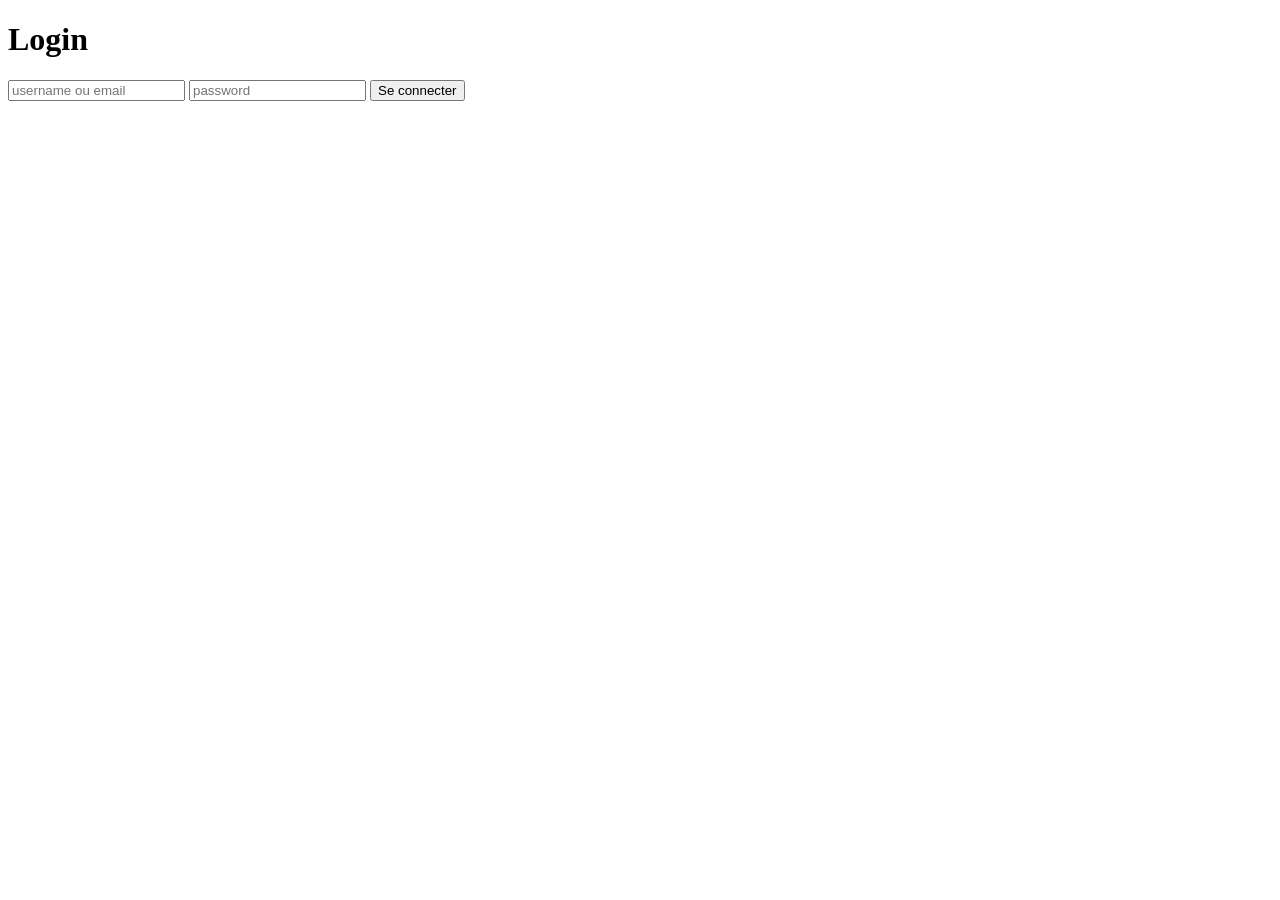
==== index.html @ 86e7e40d "1ère base de récup des données et mise en forme basique" ====
<!DOCTYPE html>
<html lang="en">
<head>
	<meta charset="UTF-8">
	<meta name="viewport" content="width=device-width, initial-scale=1.0">
	<title>graphql</title>

	<link rel="stylesheet" href="./css/style.css">
</head>
<body>
	
	<div id="app">
		<h1>Login</h1>

		<input id="username" placeholder="username ou email" />
		<input id="password" type="password" placeholder="password" />

		<button id="loginBtn">Se connecter</button>

		<p id="error"></p>
	</div>

	<script src="./js/app.js"></script>
</body>
</html>
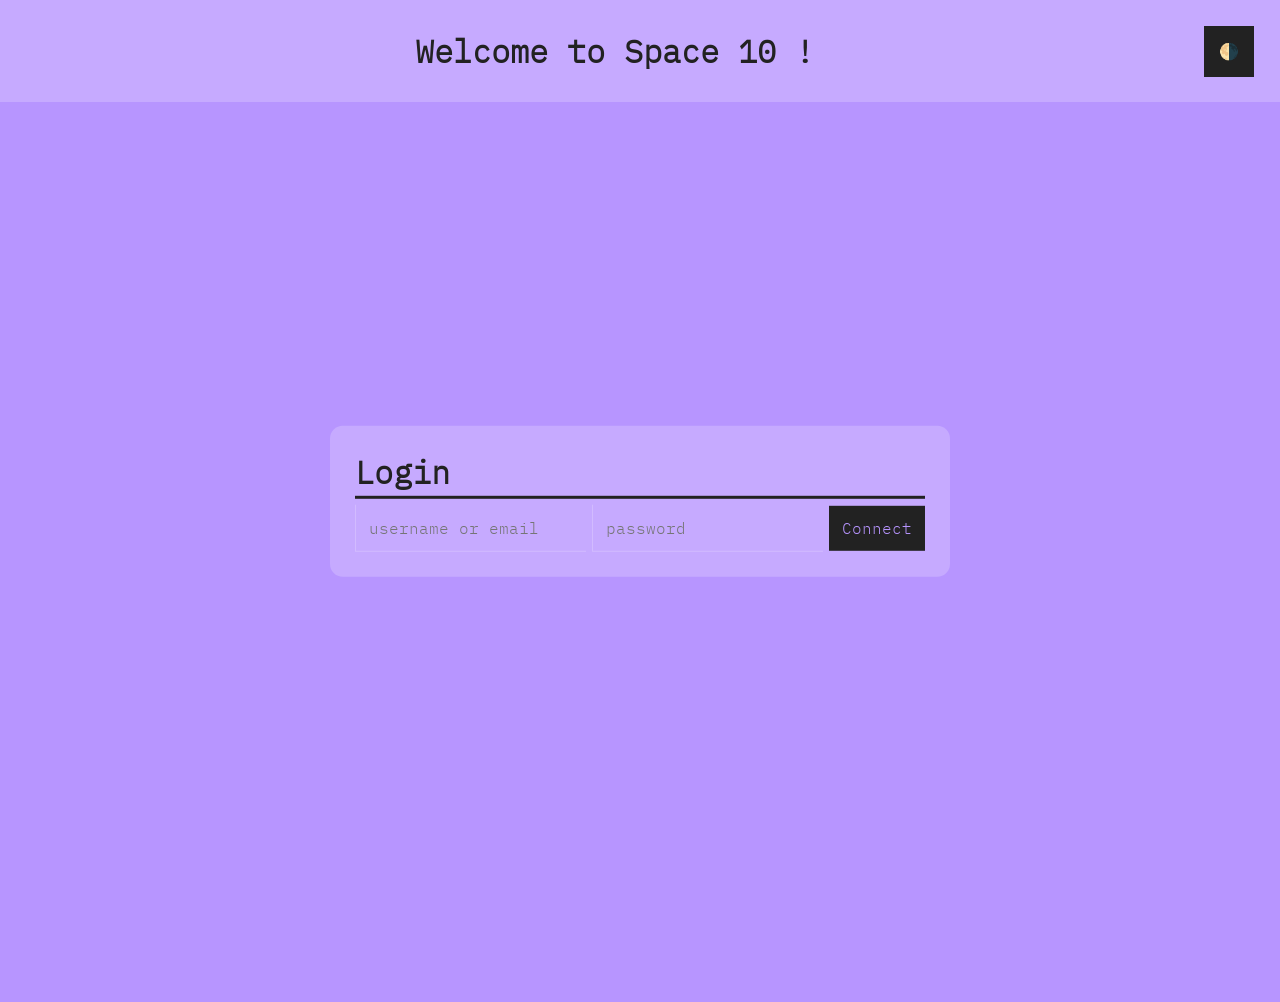
==== commit 36fa104f: "mise en form page login" ====
--- a/index.html
+++ b/index.html
@@ -4,20 +4,26 @@
 	<meta charset="UTF-8">
 	<meta name="viewport" content="width=device-width, initial-scale=1.0">
 	<title>graphql</title>
-
-	<link rel="stylesheet" href="./css/style.css">
+	
+	<link rel="stylesheet" href="./css/fonts.css">
+	<link rel="stylesheet" href="./css/index.css">
 </head>
 <body>
+	<header>
+		<h1>Welcome to Space 10 !</h1>
+		<button id="themeToggle" class="theme-toggle">🌗</button>
+	</header>
 	
 	<div id="app">
-		<h1>Login</h1>
-
-		<input id="username" placeholder="username ou email" />
-		<input id="password" type="password" placeholder="password" />
-
-		<button id="loginBtn">Se connecter</button>
-
-		<p id="error"></p>
+		<div id="auth">
+			<h1>Login</h1>
+			<fieldset>
+				<input id="username" placeholder="username or email" />
+				<input id="password" type="password" placeholder="password" />
+				<button id="loginBtn">Connect</button>
+			</fieldset>
+			<p id="error"></p>
+		</div>
 	</div>
 
 	<script src="./js/app.js"></script>
--- a/css/fonts.css
+++ b/css/fonts.css
@@ -0,0 +1,29 @@
+/*@font-face {
+	font-family: "IBM Plex Sans";
+	src: url("./fonts/IBMPlexSans-light-latin.woff2") format("woff2");
+	font-weight: 300;
+}
+
+@font-face {
+	font-family: "IBM Plex Sans";
+	src: url("https://fonts.googleapis.com/css2?family=IBM+Plex+Sans:ital,wght@0,100..700;1,100..700&display=swap");
+	font-weight: 400;
+}
+
+@font-face {
+	font-family: "IBM Plex Mono";
+	src: url("./fonts/IBMPlexMono-regular-latin.woff2") format("woff2");
+	font-weight: 400;
+}*/
+@font-face {
+	font-family: 'IBM Plex Mono';
+	src: url('../fonts/IBMPlexMono-Light.eot');
+	src: url('../fonts/IBMPlexMono-Light.eot?#iefix') format('embedded-opentype'),
+		url('../fonts/IBMPlexMono-Light.woff2') format('woff2'),
+		url('../fonts/IBMPlexMono-Light.woff') format('woff'),
+		url('../fonts/IBMPlexMono-Light.ttf') format('truetype'),
+		url('../fonts/IBMPlexMono-Light.svg#IBMPlexMono-Light') format('svg');
+	font-weight: 300;
+	font-style: normal;
+	font-display: swap;
+}
--- a/css/index.css
+++ b/css/index.css
@@ -0,0 +1,165 @@
+/*:root {
+	--bg: #ffffff;
+	--text: #222;
+	--card: #f4f4f4;
+	--accent: #0077ff;
+}
+
+html.dark {
+	--bg: #1e1e1e;
+	--text: #eaeaea;
+	--card: #2a2a2a;
+	--accent: #4da3ff;
+}*/
+
+* {
+	margin: 0;
+	padding: 0;
+	box-sizing: border-box;
+}
+/*reset simple des tyles prédéfinis:*/
+input, button, textarea, select, fieldset {
+	appearance: none;
+	border: none;
+	background: none;
+	font: inherit;
+	color: inherit;
+	padding: 0;
+	margin: 0;
+}
+
+:root {
+	/*--bg: #f5f5f5;*/
+	--bg: #b795ff;
+	--bg-card: #ffffff;
+	--bg-hover: #eaeaea;
+	--bg-opac: rgba(255, 255, 255, .2);
+
+	--text: #222;
+	--text-muted: #555;
+
+	--accent: #b795ff/*0077ff*/;
+	--accent-hover: #3399ff;
+
+	--border: #dcdcdc;
+
+	--radius: 10px;
+	--transition: 0.25s ease;
+}
+
+html.dark {
+	--bg: #1a191c;
+	--bg-card: #222124;
+	--bg-hover: #2c2b2f;
+	--bg-opac: rgba(0, 0, 0, .2);
+
+	--text: #eaeaea;
+	--text-muted: #b5b5b5;
+
+	--accent: #b795ff/*4da3ff*/;
+	--accent-hover: #6bb8ff;
+
+	--border: #2c2b2f;
+}
+
+html, body {
+	width: 100%;
+	height: 100%;
+	color: var(--text);
+	font-family: "IBM Plex Mono", sans-serif;
+	background-color: var(--bg);
+	transition: background-color var(--transition), color var(--transition);
+}
+
+header {
+	background-color: var(--bg-opac);
+	min-height: fit-content;
+	padding: 2vw;
+	display: flex;
+	justify-content: flex-end;
+	position: relative;
+}
+
+header::before {
+	content: "";
+	position: absolute;
+	inset: 0 0 100% 0;
+	background-color: rgba(75, 0, 130, .2);
+}
+
+header h1 {
+	/*background-color: red;*/
+	width: 100%;
+	line-height: 4vw;
+	text-align: center;
+	vertical-align: bottom;
+}
+
+header button {
+	background-color: var(--text);
+	color: var(--bg);
+	padding: 1vw;
+	width: 4vw;
+}
+
+#app {
+	/*background-color: orange;*/
+	width: 100%;
+	height: 100%;
+	padding: 2px;
+	/*border: 2px var(--text-muted) solid;
+	border-radius: calc(2vw + 4px);*/
+	display: flex;
+	justify-content: center;
+	align-items: center;
+}
+
+#auth {
+	background-color: var(--bg-opac);
+	padding: 2vw;
+	/*border: 2px var(--text-muted) solid;*/
+	border-radius: 1vw;
+	/*display: flex;
+	justify-content: center;
+	align-items: center;*/
+	transform: translateY(-4vw);
+}
+
+#auth h1 {
+	/*background-color: rgba(255, 69, 0, .2);*/
+	border-bottom: .2rem solid var(--text);
+	padding-bottom: .2vw;
+	margin-bottom: .5vw;
+}
+
+#auth fieldset {
+	display: flex;
+	justify-content: space-between;
+	align-items: center;
+}
+
+#username,
+#password {
+	/*background-color: var(--bg-opac);*/
+	border-left: .1rem solid var(--bg-opac);
+	border-bottom: .1rem solid var(--bg-opac);
+	padding: 1vw;
+	margin-right: .5vw;
+}
+
+#loginBtn {
+	color: var(--bg);
+	background-color: var(--text);
+	padding: 1vw;
+}
+
+#error p {
+	background-color: rgba(255, 0, 0, .2);
+	margin-top: .5vw;
+	padding: .5vw 0;
+	/*border-top: .2rem solid rgb(197, 0, 0);*/
+	text-align: center;
+	color: darkred;
+	font-weight: bolder;
+	letter-spacing: .5vw;
+}
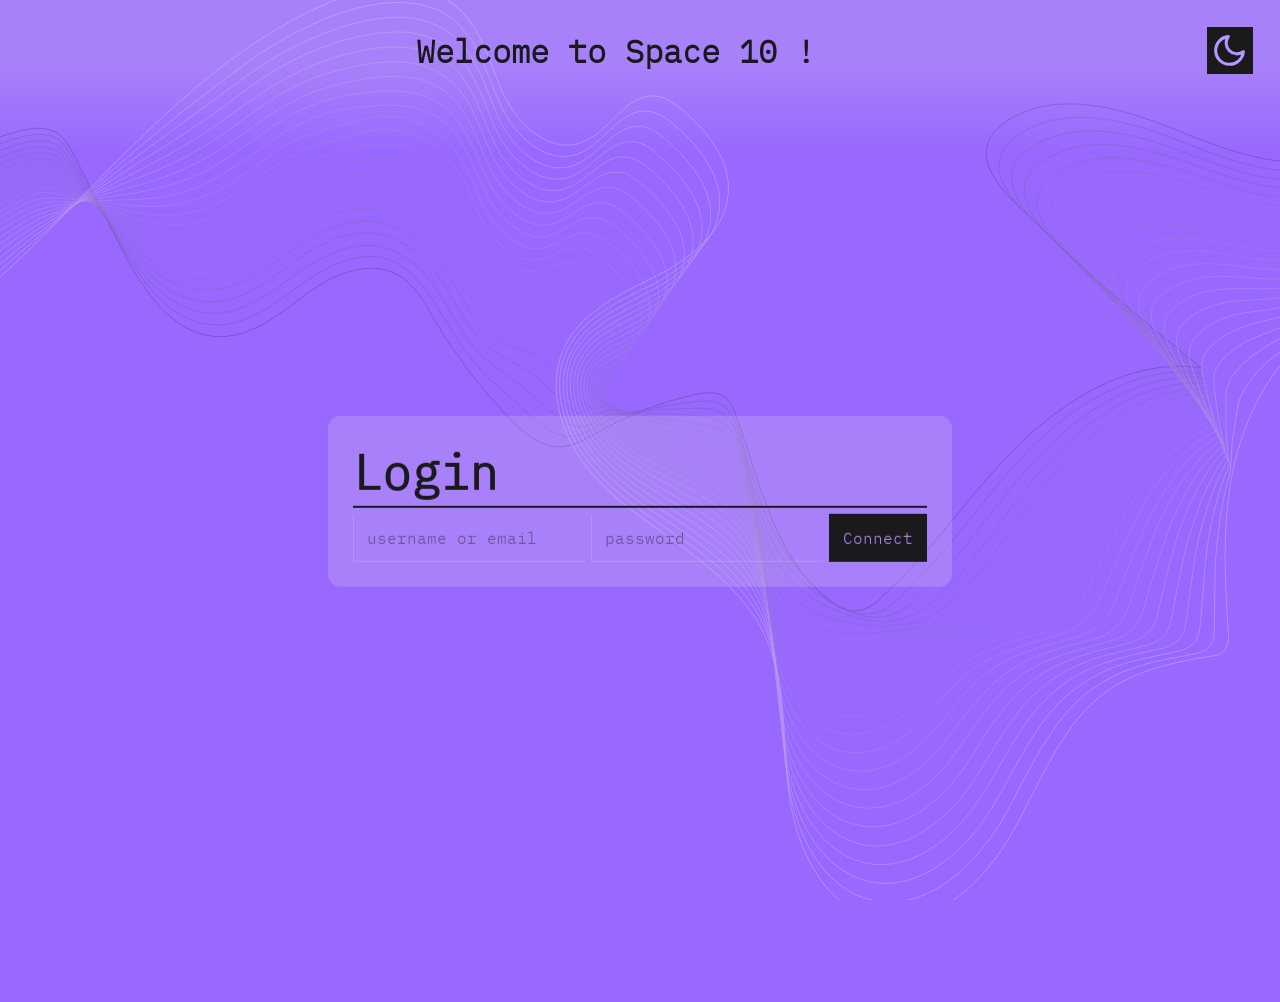
==== commit 69b7f156: "finalisation css" ====
--- a/index.html
+++ b/index.html
@@ -11,7 +11,7 @@
 <body>
 	<header>
 		<h1>Welcome to Space 10 !</h1>
-		<button id="themeToggle" class="theme-toggle">🌗</button>
+		<button id="themeToggle" class="theme-toggle"><!--🌗--></button>
 	</header>
 	
 	<div id="app">
@@ -27,5 +27,6 @@
 	</div>
 
 	<script src="./js/app.js"></script>
+	<script type="module" src="./js/theme.js"></script>
 </body>
 </html>
--- a/css/index.css
+++ b/css/index.css
@@ -1,17 +1,3 @@
-/*:root {
-	--bg: #ffffff;
-	--text: #222;
-	--card: #f4f4f4;
-	--accent: #0077ff;
-}
-
-html.dark {
-	--bg: #1e1e1e;
-	--text: #eaeaea;
-	--card: #2a2a2a;
-	--accent: #4da3ff;
-}*/
-
 * {
 	margin: 0;
 	padding: 0;
@@ -29,62 +15,87 @@
 }
 
 :root {
-	/*--bg: #f5f5f5;*/
-	--bg: #b795ff;
-	--bg-card: #ffffff;
-	--bg-hover: #eaeaea;
-	--bg-opac: rgba(255, 255, 255, .2);
-
-	--text: #222;
-	--text-muted: #555;
-
-	--accent: #b795ff/*0077ff*/;
-	--accent-hover: #3399ff;
-
-	--border: #dcdcdc;
-
+	--main: rgb(26, 25, 28);
+	--main-muted: rgba(26, 25, 28, .5);
+	--opposite: rgb(227, 226, 229);
+	--opposite-L1: rgba(227, 226, 229, .05);
+	--opposite-L2: rgba(227, 226, 229, .2);
+	--color-1a: #9969ff;
+	--color-1b: #b795ff;
+	--bg: var(--color-1a);
+	--btn: var(--color-1b);
+	--btn-bg: var(--main);
+	--error: darkred;
+	--error-bg: rgba(255, 0, 0, .2);
+	--theme-icon: url("../img/moon.svg");
+	--opacity-bg: .35;
 	--radius: 10px;
-	--transition: 0.25s ease;
+	--transition: .25s ease; 
 }
 
 html.dark {
-	--bg: #1a191c;
-	--bg-card: #222124;
-	--bg-hover: #2c2b2f;
-	--bg-opac: rgba(0, 0, 0, .2);
-
-	--text: #eaeaea;
-	--text-muted: #b5b5b5;
-
-	--accent: #b795ff/*4da3ff*/;
-	--accent-hover: #6bb8ff;
-
-	--border: #2c2b2f;
-}
+	--main: rgb(227, 226, 229);
+	--main-muted: rgba(227, 226, 229, .5);
+	--opposite: rgb(26, 25, 28);
+	--opposite-L1: rgba(26, 25, 28, .2);
+	--opposite-L2: rgba(26, 25, 28, .3);
+	--bg: #333;
+	--btn: var(--main);
+	--btn-bg: var(--color-1a);
+	--error: red;
+	--theme-icon: url("../img/sun.svg");
+	--opacity-bg: .2;
+}
+
+::selection {
+	background-color: var(--color-1a);
+	color: var(--opposite);
+}
+/*html.dark ::selection {
+	background-color: var(--color-1a);
+	color: var(--opposite);
+}*/
 
 html, body {
 	width: 100%;
 	height: 100%;
-	color: var(--text);
+	color: var(--main);
 	font-family: "IBM Plex Mono", sans-serif;
 	background-color: var(--bg);
 	transition: background-color var(--transition), color var(--transition);
-}
-
+	position: relative;
+	z-index: 1;
+}
+
+body::before {
+	content: "";
+	position: fixed;
+	inset: 0;
+	z-index: -1;
+	background: url("../img/01-trame.svg") no-repeat center / cover;
+	opacity: var(--opacity-bg);
+}
+
+/*#region*MARK: header
+*/
 header {
-	background-color: var(--bg-opac);
+	/*background-color: rgba(124, 252, 0, .5);*/
 	min-height: fit-content;
 	padding: 2vw;
 	display: flex;
 	justify-content: flex-end;
 	position: relative;
+	z-index: 1;
 }
 
 header::before {
 	content: "";
 	position: absolute;
-	inset: 0 0 100% 0;
-	background-color: rgba(75, 0, 130, .2);
+	inset: 0 0 -50% 0;
+	background: linear-gradient(to bottom,
+		var(--opposite-L2) 41.5%,
+		transparent 100%);
+	z-index: -1;
 }
 
 header h1 {
@@ -95,12 +106,50 @@
 	vertical-align: bottom;
 }
 
-header button {
-	background-color: var(--text);
-	color: var(--bg);
+#themeToggle {
+	/*color: var(--btn);
+	background-color: var(--btn-bg);*/
+	position: relative;
+	width: calc(1.5rem + 2vw);
+	height: calc(1.5rem + 2vw);
 	padding: 1vw;
-	width: 4vw;
-}
+	border: .1rem solid transparent;
+	/*background: var(--theme-icon) no-repeat center / cover;*/
+	cursor: pointer;
+	background: none;
+}
+
+#themeToggle::before {
+	content: "";
+	position: absolute;
+	inset: 0;
+	z-index: -1;
+	background-color: var(--btn-bg);
+}
+
+#themeToggle::after {
+	content: "";
+	position: absolute;
+	inset: 0;
+	z-index: 0;
+	background-color: var(--btn);
+	mask: var(--theme-icon) no-repeat center / 80%;
+	-webkit-mask: var(--theme-icon) no-repeat center / 80%;
+	transition: background-color .25s ease;
+}
+
+#themeToggle:hover::after,
+#themeToggle:focus::after {
+	/*color: var(--opposite);*/
+	background-color: var(--opposite);
+}
+html.dark #themeToggle:hover::before,
+html.dark #themeToggle:focus::before {
+	background-color: var(--color-1b);
+}
+/*#endregion*/
+
+/*/////////////////////////////////////////////////////////////////////////*/
 
 #app {
 	/*background-color: orange;*/
@@ -114,8 +163,10 @@
 	align-items: center;
 }
 
+/*#region*MARK: auth
+*/
 #auth {
-	background-color: var(--bg-opac);
+	background-color: var(--opposite-L2);
 	padding: 2vw;
 	/*border: 2px var(--text-muted) solid;*/
 	border-radius: 1vw;
@@ -127,7 +178,8 @@
 
 #auth h1 {
 	/*background-color: rgba(255, 69, 0, .2);*/
-	border-bottom: .2rem solid var(--text);
+	border-bottom: .18rem solid var(--main);
+	font-size: 3rem;
 	padding-bottom: .2vw;
 	margin-bottom: .5vw;
 }
@@ -138,28 +190,92 @@
 	align-items: center;
 }
 
-#username,
-#password {
-	/*background-color: var(--bg-opac);*/
-	border-left: .1rem solid var(--bg-opac);
-	border-bottom: .1rem solid var(--bg-opac);
+/*#username,
+#password*/
+#auth input {
+	/*background-color: var(--opposite-10);*/
+	font-size: 1rem;
+	border-width: .1rem;
+	border-style: solid;
+	border-top-color: transparent;
+	border-right-color: transparent;
+	border-bottom-color: var(--opposite-L2);
+	border-left-color: var(--opposite-L2);
 	padding: 1vw;
 	margin-right: .5vw;
 }
+#auth input:focus,
+#loginBtn:focus,
+header button:focus {
+	outline: none;
+	border-color: var(--opposite-L2);
+}
+#auth input:focus {
+	background-color: var(--opposite-L1);
+}
+#auth input::placeholder {
+	color: var(--main-muted);
+	opacity: 1; /* Chrome met 0.54 par défaut */
+	mix-blend-mode: multiply;
+}
 
 #loginBtn {
-	color: var(--bg);
-	background-color: var(--text);
+	color: var(--btn);
+	background-color: var(--btn-bg);
+	/*line-height: 4vw;*/
+	font-size: 1rem;
 	padding: 1vw;
-}
+	border: .1rem solid transparent;
+}
+#loginBtn:hover,
+#loginBtn:focus {
+	color: var(--opposite);
+}
+
+html.dark #loginBtn:hover,
+html.dark #loginBtn:focus {
+	background-color: var(--color-1b);
+}
+/*#endregion*/
 
 #error p {
-	background-color: rgba(255, 0, 0, .2);
+	background-color: var(--error-bg);
 	margin-top: .5vw;
 	padding: .5vw 0;
 	/*border-top: .2rem solid rgb(197, 0, 0);*/
 	text-align: center;
-	color: darkred;
+	color: var(--error);
 	font-weight: bolder;
 	letter-spacing: .5vw;
 }
+
+/*#region*MARK: media queries
+*/
+@media screen and (max-width: 550px) {
+	header h1 {
+		line-height: 4vh;
+		font-size: 1.8rem;
+		text-align: center;
+		/*background-color: brown;*/
+	}
+	#themeToggle {
+		width: 3.2rem;
+		height: 3.2rem;
+	}
+	#auth {
+		width: 94%;
+	}
+	#auth h1 {
+		font-size: 2.6rem;
+	}
+	#auth input {
+		width: 37%;
+		font-size: 1rem;
+		padding: .6rem;
+	}
+	#loginBtn {
+		font-size: 1.2rem;
+		padding: .5rem;
+	}
+}
+/*#endregion*/
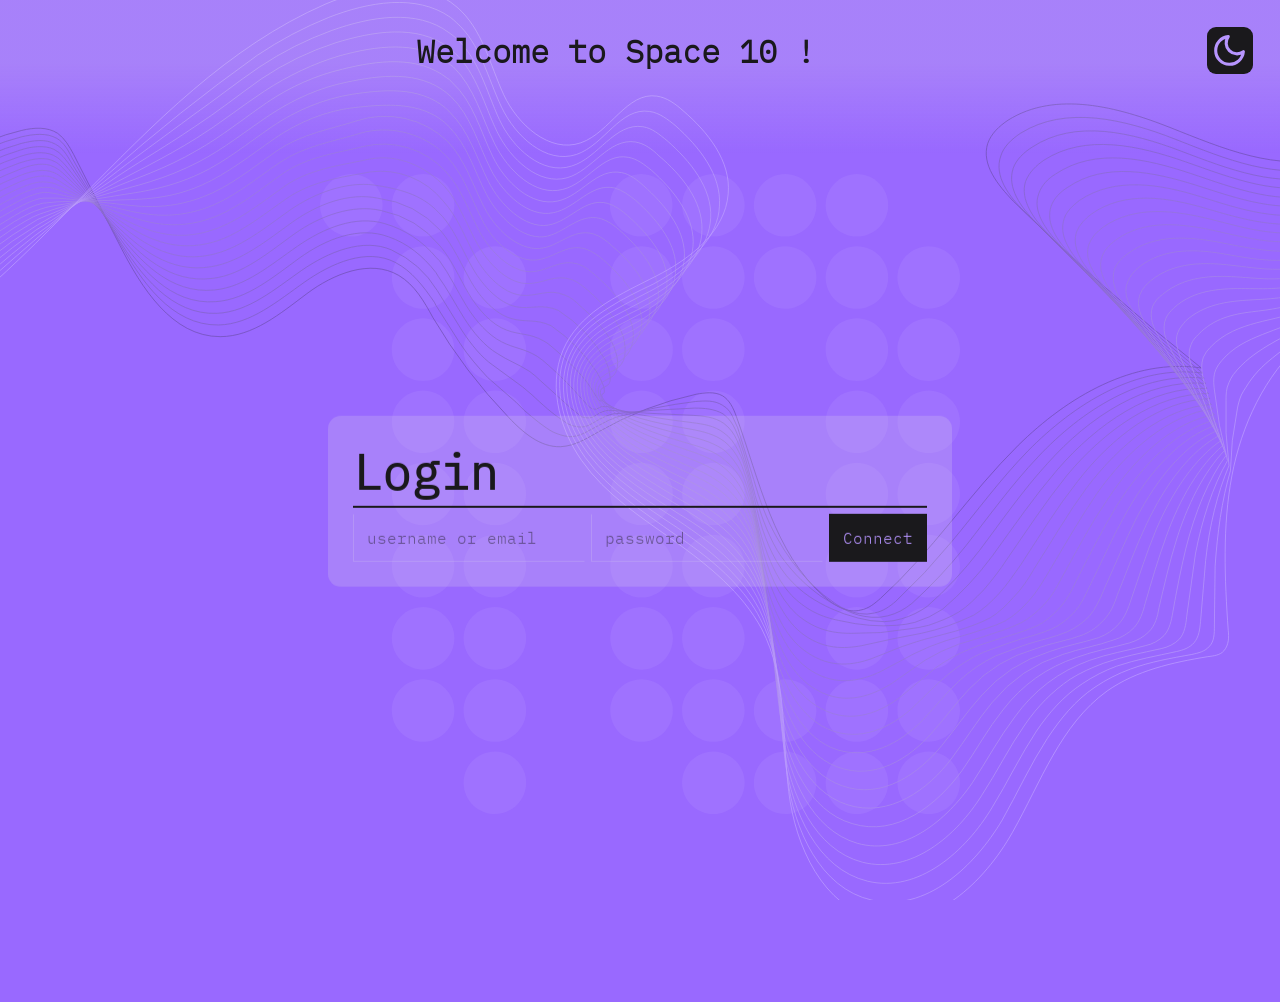
==== commit e0be409d: "finalisation CSS" ====
--- a/index.html
+++ b/index.html
@@ -3,8 +3,12 @@
 <head>
 	<meta charset="UTF-8">
 	<meta name="viewport" content="width=device-width, initial-scale=1.0">
-	<title>graphql</title>
-	
+	<title>Space10 intra</title>
+
+	<link rel="icon" href="./img/favicon.ico" type="image/x-icon">
+	<!--<link rel="icon" type="image/png" href="./favicon.png">-->
+	<link rel="icon" type="image/svg+xml" href="./img/space10-logo-indigo.svg">
+
 	<link rel="stylesheet" href="./css/fonts.css">
 	<link rel="stylesheet" href="./css/index.css">
 </head>
--- a/css/index.css
+++ b/css/index.css
@@ -20,6 +20,7 @@
 	--opposite: rgb(227, 226, 229);
 	--opposite-L1: rgba(227, 226, 229, .05);
 	--opposite-L2: rgba(227, 226, 229, .2);
+	--opposite-L2-0: rgba(227, 226, 229, 0);
 	--color-1a: #9969ff;
 	--color-1b: #b795ff;
 	--bg: var(--color-1a);
@@ -29,6 +30,7 @@
 	--error-bg: rgba(255, 0, 0, .2);
 	--theme-icon: url("../img/moon.svg");
 	--opacity-bg: .35;
+	--logo-bg: url("../img/space10-logo-light.svg");
 	--radius: 10px;
 	--transition: .25s ease; 
 }
@@ -39,12 +41,14 @@
 	--opposite: rgb(26, 25, 28);
 	--opposite-L1: rgba(26, 25, 28, .2);
 	--opposite-L2: rgba(26, 25, 28, .3);
+	--opposite-L2-0: rgba(26, 25, 28, 0);
 	--bg: #333;
 	--btn: var(--main);
 	--btn-bg: var(--color-1a);
 	--error: red;
 	--theme-icon: url("../img/sun.svg");
 	--opacity-bg: .2;
+	--logo-bg: url("../img/space10-logo-dark.svg");
 }
 
 ::selection {
@@ -72,7 +76,8 @@
 	position: fixed;
 	inset: 0;
 	z-index: -1;
-	background: url("../img/01-trame.svg") no-repeat center / cover;
+	background: url("../img/01-trame.svg") no-repeat center / cover,
+		var(--logo-bg) no-repeat center bottom 33% / 50%;
 	opacity: var(--opacity-bg);
 }
 
@@ -94,7 +99,7 @@
 	inset: 0 0 -50% 0;
 	background: linear-gradient(to bottom,
 		var(--opposite-L2) 41.5%,
-		transparent 100%);
+		var(--opposite-L2-0) 100%);
 	z-index: -1;
 }
 
@@ -117,6 +122,8 @@
 	/*background: var(--theme-icon) no-repeat center / cover;*/
 	cursor: pointer;
 	background: none;
+	overflow: hidden;
+	border-radius: var(--radius);
 }
 
 #themeToggle::before {
